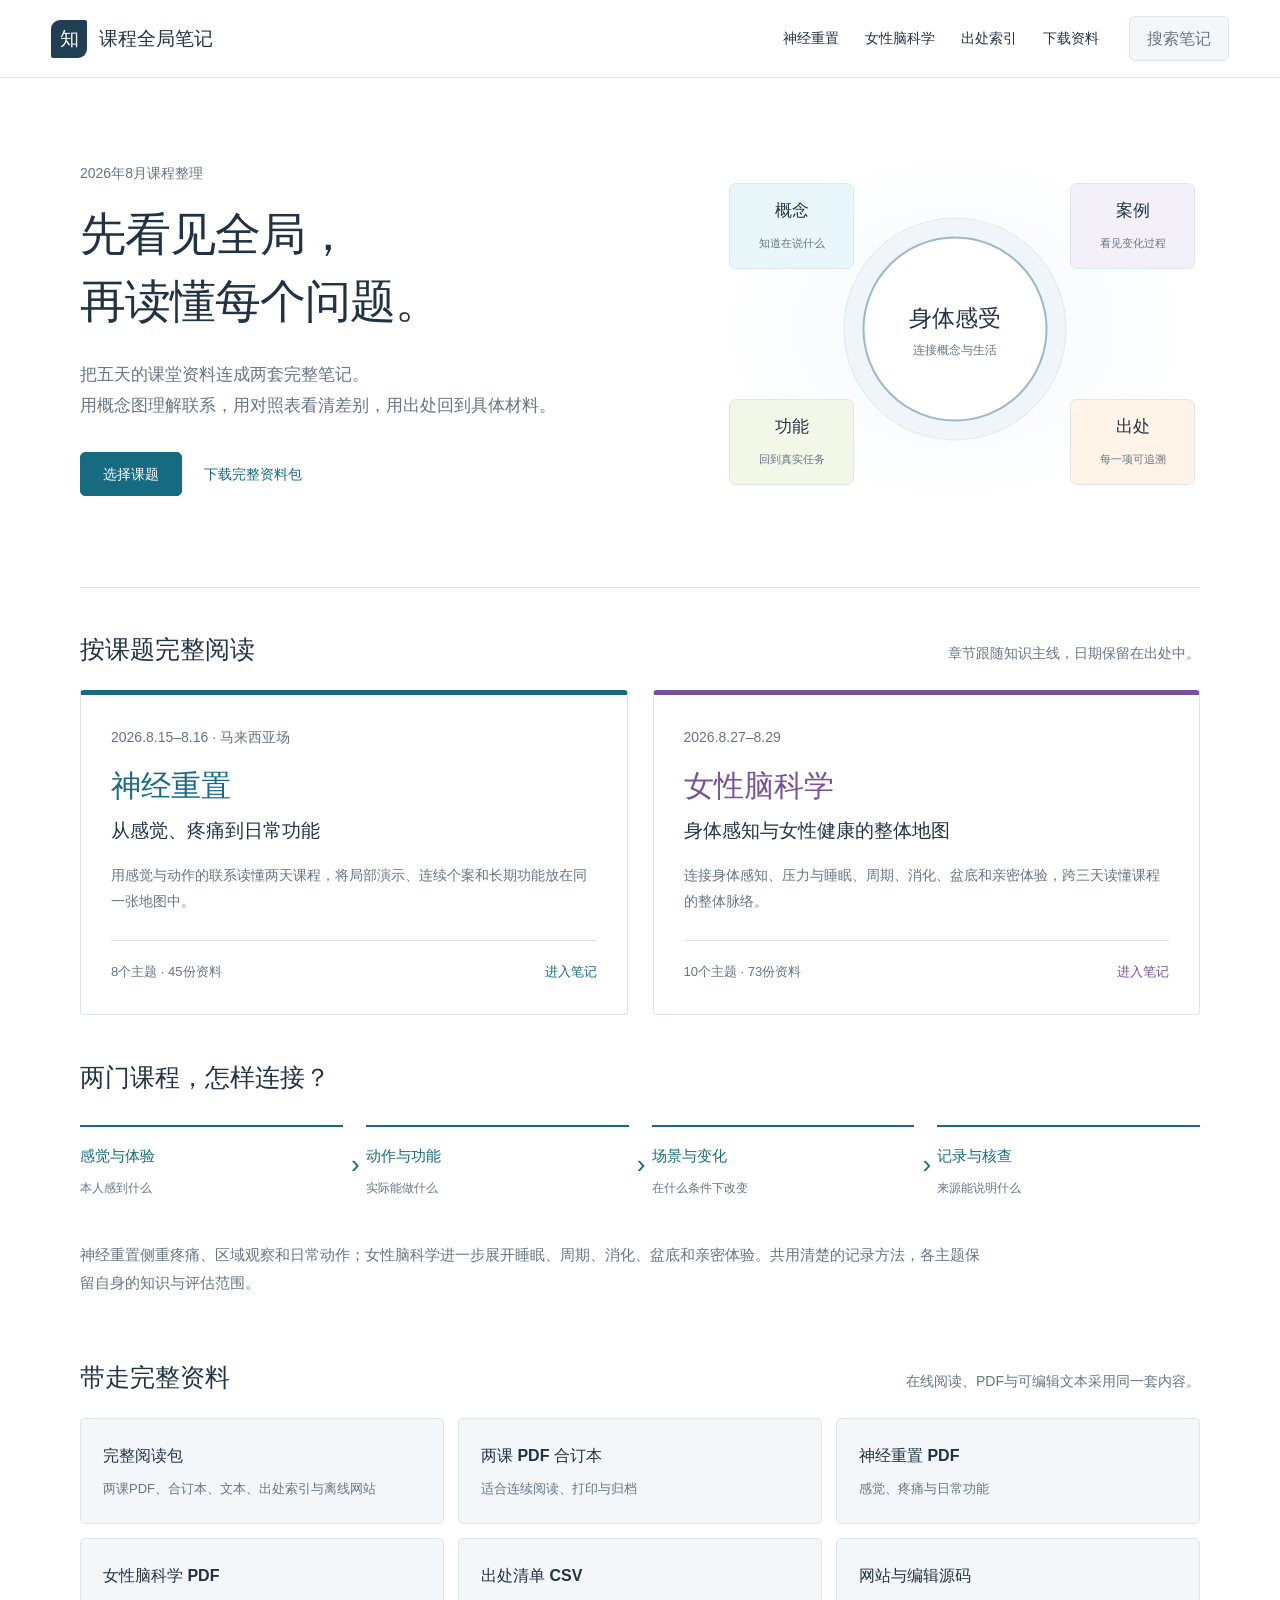
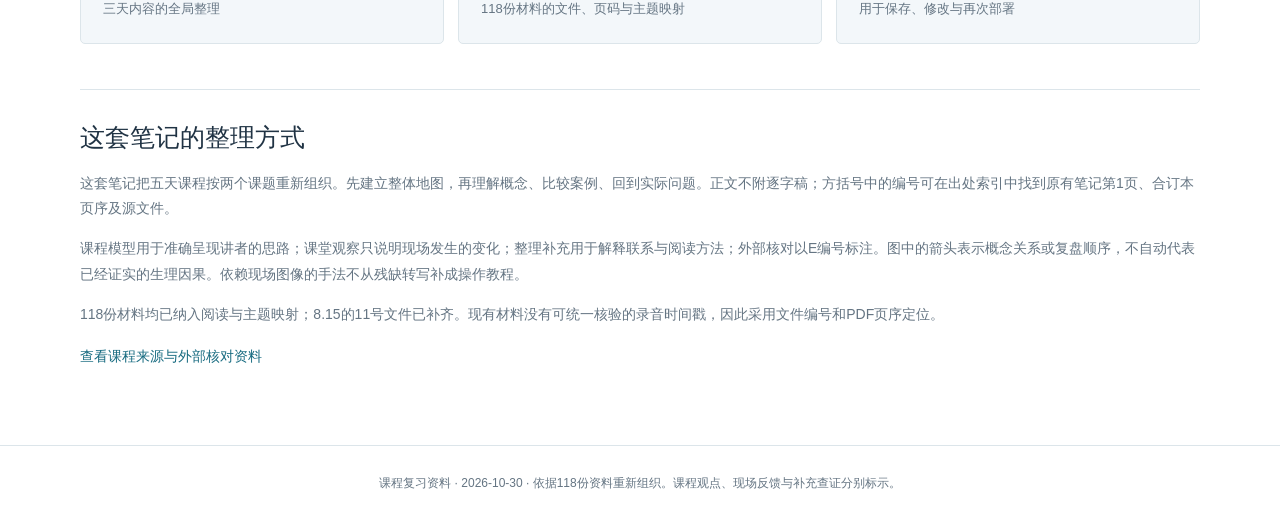
==== docs/index.html @ a4995494 "Add integrated visual course notes and static reading site" ====
<!doctype html><html lang="zh-CN"><head><meta charset="utf-8"><meta name="viewport" content="width=device-width,initial-scale=1"><title>两门课程总览 | 课程全局笔记</title><meta name="description" content="神经重置与女性脑科学课程的主题笔记、逻辑图、对照表和可追溯出处。"><link rel="stylesheet" href="assets/style.css"><script src="assets/data.js" defer></script><script src="assets/app.js" defer></script></head>
    <body><a class="skip" href="#main">跳到正文</a><header class="topbar"><a class="brand" href="index.html"><span class="brand-mark" aria-hidden="true">知</span>课程全局笔记</a><nav aria-label="全站导航"><a href="neural-reset.html">神经重置</a><a href="women-neuroscience.html">女性脑科学</a><a href="sources.html">出处索引</a><a href="index.html#downloads">下载资料</a></nav><button class="search-open" type="button">搜索笔记</button></header>
    <main id="main" class="home"><section class="hero"><div><p class="date">2026年8月课程整理</p><h1>先看见全局，<br>再读懂每个问题。</h1><p class="hero-description">把五天的课堂资料连成两套完整笔记。<br>用概念图理解联系，用对照表看清差别，用出处回到具体材料。</p><a class="button" href="#courses">选择课题</a><a class="text-link" href="#downloads">下载完整资料包</a></div><div class="knowledge-map" aria-label="两门课的共同阅读结构"><div class="map-core">身体感受<br><span>连接概念与生活</span></div><div class="map-node node-a">概念<br><small>知道在说什么</small></div><div class="map-node node-b">案例<br><small>看见变化过程</small></div><div class="map-node node-c">功能<br><small>回到真实任务</small></div><div class="map-node node-d">出处<br><small>每一项可追溯</small></div></div></section>
    <section id="courses"><div class="section-intro"><h2>按课题完整阅读</h2><p>章节跟随知识主线，日期保留在出处中。</p></div><div class="course-grid"><a class="course-tile" style="--tile-color:#176B80" href="neural-reset.html"><p class="date">2026.8.15–8.16 · 马来西亚场</p><h3>神经重置</h3><p class="tile-subtitle">从感觉、疼痛到日常功能</p><p>用感觉与动作的联系读懂两天课程，将局部演示、连续个案和长期功能放在同一张地图中。</p><div class="tile-meta">8个主题 · 45份资料 <strong>进入笔记</strong></div></a><a class="course-tile" style="--tile-color:#77519A" href="women-neuroscience.html"><p class="date">2026.8.27–8.29</p><h3>女性脑科学</h3><p class="tile-subtitle">身体感知与女性健康的整体地图</p><p>连接身体感知、压力与睡眠、周期、消化、盆底和亲密体验，跨三天读懂课程的整体脉络。</p><div class="tile-meta">10个主题 · 73份资料 <strong>进入笔记</strong></div></a></div></section>
    <section class="shared-map"><h2>两门课程，怎样连接？</h2><ol class="flow" aria-label="逻辑关系图"><li><strong>感觉与体验</strong><span>本人感到什么</span></li><li><strong>动作与功能</strong><span>实际能做什么</span></li><li><strong>场景与变化</strong><span>在什么条件下改变</span></li><li><strong>记录与核查</strong><span>来源能说明什么</span></li></ol><p>神经重置侧重疼痛、区域观察和日常动作；女性脑科学进一步展开睡眠、周期、消化、盆底和亲密体验。共用清楚的记录方法，各主题保留自身的知识与评估范围。</p></section>
    <section id="downloads"><div class="section-intro"><h2>带走完整资料</h2><p>在线阅读、PDF与可编辑文本采用同一套内容。</p></div><div class="download-grid"><a href="downloads/course-notes-complete.zip" download><strong>完整阅读包</strong><span>两课PDF、合订本、文本、出处索引与离线网站</span></a><a href="downloads/all-courses.pdf" download><strong>两课 PDF 合订本</strong><span>适合连续阅读、打印与归档</span></a><a href="downloads/neural-reset.pdf" download><strong>神经重置 PDF</strong><span>感觉、疼痛与日常功能</span></a><a href="downloads/women-neuroscience.pdf" download><strong>女性脑科学 PDF</strong><span>三天内容的全局整理</span></a><a href="downloads/source-index.csv" download><strong>出处清单 CSV</strong><span>118份材料的文件、页码与主题映射</span></a><a href="downloads/site-source.zip" download><strong>网站与编辑源码</strong><span>用于保存、修改与再次部署</span></a></div></section>
    <section class="editorial-note"><h2>这套笔记的整理方式</h2><p>这套笔记把五天课程按两个课题重新组织。先建立整体地图，再理解概念、比较案例、回到实际问题。正文不附逐字稿；方括号中的编号可在出处索引中找到原有笔记第1页、合订本页序及源文件。</p><p>课程模型用于准确呈现讲者的思路；课堂观察只说明现场发生的变化；整理补充用于解释联系与阅读方法；外部核对以E编号标注。图中的箭头表示概念关系或复盘顺序，不自动代表已经证实的生理因果。依赖现场图像的手法不从残缺转写补成操作教程。</p><p>118份材料均已纳入阅读与主题映射；8.15的11号文件已补齐。现有材料没有可统一核验的录音时间戳，因此采用文件编号和PDF页序定位。</p><a href="sources.html">查看课程来源与外部核对资料</a></section></main><footer class="footer">课程复习资料 · 2026-10-30 · 依据118份资料重新组织。课程观点、现场反馈与补充查证分别标示。</footer>
    <dialog id="source-dialog" aria-labelledby="source-title"><button class="dialog-close" aria-label="关闭出处">×</button><div id="source-content"></div></dialog>
    <dialog id="search-dialog" aria-labelledby="search-title"><button class="dialog-close" aria-label="关闭搜索">×</button><h2 id="search-title">搜索两门课程</h2><label for="search-input">输入主题、概念或出处编号</label><input id="search-input" type="search" autocomplete="off" placeholder="例如：睡眠、尿意、8.15-11"><p id="search-status" role="status"></p><div id="search-results"></div></dialog>
    <button class="back-top" type="button" aria-label="返回页首">返回页首</button></body></html>
---- docs/assets/style.css ----
:root{--ink:#203344;--muted:#657583;--accent:#176b80;--line:#dce5ea;--paper:#fff;--wash:#f3f7fa;--purple:#77519a;--cyan:#eaf7fa;--lavender:#f4f0fa;--lime:#f3f7e8;font-family:"Microsoft YaHei","PingFang SC","Noto Sans CJK SC",sans-serif;color:var(--ink);background:var(--paper);font-synthesis:none;scroll-behavior:smooth}
*{box-sizing:border-box}body{margin:0;font-size:16px;line-height:1.85}a{color:var(--accent);text-decoration:none}a:hover{text-decoration:underline}button,input{font:inherit}button{cursor:pointer}button:focus-visible,a:focus-visible,input:focus-visible,[tabindex]:focus-visible{outline:3px solid #da953c;outline-offset:4px}h1,h2,h3,p{margin:0}h1,h2,h3{line-height:1.4}p+p{margin-top:14px}.skip{position:fixed;top:-100px;left:20px;z-index:100;background:white;padding:12px}.skip:focus{top:10px}
.topbar{height:78px;display:flex;align-items:center;gap:30px;padding:0 4vw;background:#fff;border-bottom:1px solid var(--line);position:relative;z-index:5}.brand{display:flex;align-items:center;gap:12px;font-size:19px;font-weight:700;color:var(--ink);white-space:nowrap}.brand-mark{display:grid;place-items:center;background:#203f55;color:white;width:36px;height:38px;border-radius:9px 2px 9px 2px}.topbar nav{display:flex;gap:26px;margin-left:auto;font-size:14px}.topbar nav a{color:var(--ink)}.search-open{background:var(--wash);border:1px solid var(--line);border-radius:6px;padding:7px 17px;color:var(--muted);white-space:nowrap}.home{max-width:1200px;margin:auto;padding:0 40px}.hero{display:grid;grid-template-columns:1.1fr .9fr;gap:30px;align-items:center;min-height:510px;padding:58px 0 66px;border-bottom:1px solid var(--line)}.date{font-size:14px;color:var(--muted);margin-bottom:14px}.hero h1{font-size:clamp(34px,3.6vw,49px);line-height:1.45;letter-spacing:-1px;font-weight:700}.hero-description{margin:24px 0 30px;font-size:17px;color:var(--muted)}.button{display:inline-flex;align-items:center;justify-content:center;border:1px solid var(--accent);border-radius:5px;padding:10px 22px;background:var(--accent);color:white;font-size:14px;font-weight:700;line-height:1.6}.button:hover{text-decoration:none;filter:brightness(.94)}.button.secondary{background:white;color:var(--accent)}.text-link{margin-left:22px;font-size:14px}.knowledge-map{position:relative;min-height:365px;background:radial-gradient(ellipse at center,#f3f8fb 0,#fff 69%)}.map-core{position:absolute;left:50%;top:50%;transform:translate(-50%,-50%);width:185px;height:185px;border:2px solid #9bb9c8;border-radius:50%;display:flex;flex-direction:column;justify-content:center;text-align:center;font-size:23px;font-weight:700;background:white;box-shadow:0 0 0 18px #eff5f8,0 0 0 19px #dde9ef}.map-core span{font-size:12px;font-weight:400;color:var(--muted)}.map-node{position:absolute;width:125px;padding:11px 6px;background:#f0f5f8;border:1px solid #dbe7ec;text-align:center;border-radius:7px;font-size:17px;font-weight:700;z-index:1}.map-node small{font-size:11px;font-weight:400;color:var(--muted)}.node-a{left:4%;top:10%;background:var(--cyan)}.node-b{right:1%;top:10%;background:var(--lavender)}.node-c{left:4%;bottom:7%;background:var(--lime)}.node-d{right:1%;bottom:7%;background:#fff4e7}.section-intro{display:flex;align-items:baseline;justify-content:space-between;gap:20px;margin:44px 0 23px}.section-intro h2,.shared-map h2,.editorial-note h2{font-size:25px}.section-intro p{font-size:14px;color:var(--muted)}.course-grid{display:grid;grid-template-columns:1fr 1fr;gap:25px}.course-tile{padding:30px;color:var(--ink);border:1px solid var(--line);border-top:5px solid var(--tile-color);border-radius:4px;background:white}.course-tile:hover{text-decoration:none;background:#fafcfd;border-color:var(--tile-color)}.course-tile h3{font-size:30px;color:var(--tile-color);margin:8px 0 6px}.tile-subtitle{font-size:19px;margin-bottom:15px}.course-tile>p:last-of-type{font-size:14px;color:var(--muted)}.tile-meta{display:flex;justify-content:space-between;gap:8px;border-top:1px solid var(--line);padding-top:19px;margin-top:25px;font-size:13px;color:var(--muted)}.tile-meta strong{color:var(--tile-color)}.shared-map{padding:45px 0 20px}.shared-map>p{max-width:900px;color:var(--muted);font-size:15px}.download-grid{display:grid;grid-template-columns:repeat(3,1fr);gap:14px}.download-grid a{padding:22px;background:var(--wash);border:1px solid var(--line);border-radius:5px}.download-grid strong,.download-grid span{display:block}.download-grid strong{color:var(--ink);font-size:16px}.download-grid span{color:var(--muted);font-size:13px;margin-top:6px}.editorial-note{border-top:1px solid var(--line);margin:45px 0;padding:30px 0;font-size:14px;color:var(--muted)}.editorial-note h2{color:var(--ink);margin-bottom:16px}.editorial-note a{display:inline-block;margin-top:16px}
.reading-layout{max-width:1510px;margin:auto;display:grid;grid-template-columns:265px minmax(0,1fr);gap:50px;padding:0 46px}.sidebar{position:sticky;top:20px;align-self:start;max-height:calc(100vh - 40px);overflow:auto;padding:26px 15px 28px 0;font-size:13px}.back-home{font-size:12px;color:var(--muted)}.sidebar h2{font-size:24px;margin:20px 0 6px}.sidebar>p{color:var(--muted);font-size:12px}.sidebar nav{display:flex;flex-direction:column;margin:22px 0;border-top:1px solid var(--line)}.sidebar nav a{padding:11px 8px;border-bottom:1px solid #edf1f4;line-height:1.65;color:var(--muted);display:flex;gap:11px}.sidebar nav a span{color:var(--accent);font-size:11px;padding-top:2px}.sidebar nav a.active{background:var(--wash);color:var(--accent);font-weight:700;border-left:3px solid var(--accent)}.download-link{display:block;padding:10px 13px;border:1px solid var(--accent);border-radius:4px;text-align:center;font-weight:700}.reading{min-width:0;max-width:1000px}.course-header{padding:46px 0 32px}.course-header h1{font-size:44px;color:var(--accent);letter-spacing:-1px}.course-header .subtitle{font-size:24px;margin:10px 0 14px}.course-header>p:last-of-type{color:var(--muted);max-width:720px}.course-actions{display:flex;gap:12px;margin-top:24px}.reading-note{background:var(--wash);border-left:4px solid var(--accent);padding:16px 20px;font-size:13px;color:var(--muted);margin-bottom:35px}.reading-note summary{font-weight:700;color:var(--ink);cursor:pointer}.reading-note p{margin-top:12px}.chapter{padding:28px 0 45px;border-bottom:1px solid var(--line);scroll-margin-top:24px}.chapter-heading{display:flex;align-items:baseline;gap:14px;margin-bottom:20px}.chapter-no{font-size:15px;color:var(--accent);font-weight:700}.chapter-heading h2{font-size:26px;flex:1}.anchor{color:#a3b5c0;font-size:18px}.lead{font-size:16px;line-height:2;margin:0 0 24px;max-width:900px}.concepts{display:grid;grid-template-columns:repeat(3,minmax(0,1fr));gap:14px;margin-bottom:26px}.concept{background:var(--cyan);border-radius:7px;padding:19px;border-top:3px solid #66aebc}.concept:nth-child(2){background:var(--lavender);border-color:#aa92c2}.concept:nth-child(3){background:var(--lime);border-color:#9aaf60}.concept h3{font-size:16px;margin-bottom:12px}.concept p{font-size:14px;line-height:1.9}.table-scroll{overflow-x:auto;margin:20px 0;border:1px solid var(--line);border-radius:4px}table{border-collapse:collapse;width:100%;font-size:14px;line-height:1.9;text-align:left}th{background:#edf3f6;padding:12px 16px;font-weight:700;border-bottom:1px solid #cbd9e2;vertical-align:top}td{vertical-align:top;padding:14px 16px;border-bottom:1px solid var(--line);border-right:1px solid #e8eef2}tr:last-child td{border-bottom:0}td:last-child{border-right:0}td:first-child{font-weight:700;width:19%;background:#fafcfd}td:nth-child(2){width:38%}td:nth-child(3){width:43%}.ref{border:0;padding:1px 4px;margin:0 2px;border-radius:3px;background:#e8f0f5;color:#315970;font-size:10px;line-height:1.7;display:inline-block;white-space:nowrap;font-weight:500;vertical-align:baseline;text-decoration:none}.ref:hover{background:#d5e5ef;text-decoration:none}.ref.external{background:#eee9f5;color:#725293}.flow{list-style:none;padding:0;margin:30px 0;display:grid;grid-template-columns:repeat(4,minmax(0,1fr));gap:23px;counter-reset:step}.flow li{position:relative;border-top:2px solid var(--accent);padding:15px 8px 12px 0}.flow li:not(:last-child):after{content:'›';position:absolute;right:-17px;top:13px;font-size:26px;color:var(--accent)}.flow strong,.flow span{display:block}.flow strong{font-size:15px;color:var(--accent)}.flow span{font-size:12px;margin-top:7px;color:var(--muted)}.explanation{padding:3px 0 10px}.explanation h3,.review h3{font-size:16px;margin-bottom:10px}.explanation p{font-size:14px;line-height:2}.review{background:#f7f9fb;border-left:3px solid #a8bbc8;padding:17px 20px;margin-top:15px}.review p{font-size:14px}.chapter-sources{margin-top:21px;font-size:12px;color:var(--muted)}.chapter-sources summary{cursor:pointer}.chapter-sources>div{padding-top:10px}.end-nav{display:flex;justify-content:space-between;padding:32px 0;font-size:14px}.footer{border-top:1px solid var(--line);padding:26px 30px;text-align:center;color:var(--muted);font-size:12px;margin-top:30px}.sources-page{max-width:1200px;margin:auto;padding:0 35px 40px}.source-note{background:var(--wash);padding:25px;margin-bottom:26px;font-size:14px}.source-note label{display:block;margin:24px 0 8px}input[type=search]{width:100%;border:1px solid #aabeca;border-radius:5px;padding:11px 15px;color:var(--ink);background:white}#source-count{font-size:12px;color:var(--muted)}.sources-page td:first-child{width:12%}.sources-page td:nth-child(2){width:24%}.sources-page td:nth-child(3){width:28%}.sources-page td:nth-child(4){width:36%}.sources-page td small{font-size:12px;font-weight:400;color:var(--muted)}.chapter-tag{font-size:11px;display:inline-block;padding:1px 5px;background:#f2f6f8;margin:2px;border-radius:2px}.external-source{padding:17px 0;border-bottom:1px solid var(--line)}.external-source h3{font-size:16px}.external-source h3 span{font-size:12px;color:var(--muted);margin-right:10px}.external-source p{font-size:13px;color:var(--muted);margin-top:7px}#external-sources{padding-top:35px}#external-sources>p{font-size:14px;margin:15px 0}
dialog{max-width:690px;width:calc(100% - 40px);max-height:85vh;border:1px solid var(--line);border-radius:12px;padding:32px;color:var(--ink);box-shadow:0 20px 75px #193c5325}dialog::backdrop{background:#15304488}.dialog-close{float:right;border:0;background:#f0f4f7;width:32px;height:32px;border-radius:50%;font-size:24px;line-height:1;color:var(--muted)}dialog h2{font-size:22px;margin:12px 36px 18px 0}dialog p{font-size:14px}dialog dl{font-size:14px;display:grid;grid-template-columns:100px minmax(0,1fr);gap:12px;margin:22px 0}dialog dt{color:var(--muted)}dialog dd{margin:0;overflow-wrap:anywhere}dialog .source-code{font-size:12px;color:var(--accent)}dialog label{display:block;font-size:13px;margin:16px 0 8px}#search-status{font-size:12px;color:var(--muted);margin:14px 0}.search-result{display:block;border-bottom:1px solid var(--line);padding:15px 0}.search-result strong{display:block;font-size:16px}.search-result small{font-size:12px;color:var(--muted)}.search-result p{font-size:13px;color:var(--ink);margin-top:8px;line-height:1.75}.back-top{position:fixed;bottom:22px;right:24px;z-index:4;background:white;border:1px solid #bbcedb;border-radius:5px;color:var(--muted);font-size:12px;padding:8px 12px;display:none}.back-top.show{display:block}[hidden]{display:none!important}
@media(max-width:1100px){.reading-layout{grid-template-columns:220px minmax(0,1fr);gap:28px;padding:0 25px}.topbar{gap:15px;padding:0 25px}.topbar nav{gap:16px}.concepts{gap:9px}.concept{padding:14px}.chapter-heading h2{font-size:23px}.hero h1{font-size:38px}.home{padding:0 28px}.knowledge-map{transform:scale(.9)}}
@media(max-width:800px){.topbar{height:auto;min-height:70px;flex-wrap:wrap;padding:14px 20px;gap:12px}.topbar nav{order:3;width:100%;justify-content:space-between;font-size:12px;gap:8px}.search-open{margin-left:auto;font-size:12px}.brand{font-size:17px}.hero{grid-template-columns:1fr;gap:10px;padding:36px 0}.hero h1{font-size:36px}.hero-description{font-size:15px}.knowledge-map{min-height:300px;max-width:440px;width:100%;margin:auto;transform:none}.map-core{width:145px;height:145px;font-size:19px}.map-node{width:110px;font-size:15px}.map-node small{font-size:10px}.section-intro{display:block}.section-intro p{margin-top:10px}.course-grid{grid-template-columns:1fr}.course-tile{padding:24px}.download-grid{grid-template-columns:1fr 1fr}.reading-layout{display:block;padding:0 20px}.sidebar{position:static;max-height:none;padding:22px 0 8px;border-bottom:1px solid var(--line)}.sidebar h2{display:none}.sidebar>p{margin:8px 0}.sidebar nav{display:grid;grid-template-columns:1fr 1fr;margin:12px 0;gap:0 10px}.sidebar nav a{font-size:12px;padding:7px 4px}.sidebar .download-link{display:none}.course-header{padding:30px 0 25px}.course-header h1{font-size:36px}.course-header .subtitle{font-size:21px}.chapter{padding:25px 0 32px}.chapter-heading{gap:10px}.chapter-heading h2{font-size:23px}.concepts{grid-template-columns:1fr}.concept{padding:17px 18px}.concept h3{margin-bottom:6px}.lead{font-size:15px}.table-scroll table{min-width:610px}.flow{gap:20px;grid-template-columns:1fr 1fr}.flow li:nth-child(2):after{display:none}.flow li{padding-top:10px}.flow strong{font-size:14px}.sources-page{padding:0 18px}.sources-page table{min-width:800px}.text-link{display:inline-block;margin-left:15px;font-size:13px}.home{padding:0 20px}.editorial-note h2{font-size:22px}.back-top{bottom:14px;right:12px;font-size:11px}dialog{padding:22px}dialog dl{grid-template-columns:75px 1fr;font-size:13px}.footer{text-align:left;padding:20px}}
@media(max-width:420px){.download-grid{grid-template-columns:1fr}.hero h1{font-size:32px}.hero .text-link{display:block;margin:16px 0 0}.map-node{width:102px}.node-a,.node-c{left:0}.node-b,.node-d{right:0}.chapter-heading h2{font-size:21px}.sidebar nav{grid-template-columns:1fr}.tile-meta{font-size:12px}}
@media(prefers-reduced-motion:reduce){:root{scroll-behavior:auto}*{transition:none!important;animation:none!important}}
@media print{.topbar,.sidebar,.search-open,.course-actions,.back-top,.footer,.skip,.anchor,.chapter-sources{display:none!important}.reading-layout{display:block;padding:0}.reading{max-width:none}.course-header{padding:10px 0 20px}.chapter{break-before:page;border:0;padding:0}.chapter h2{font-size:22px}.lead{font-size:12px}.concepts{display:grid;grid-template-columns:repeat(3,1fr)}.concept{break-inside:avoid}.concept p,table,.explanation p,.review p{font-size:10px}.table-scroll{overflow:visible}table{min-width:0!important}.flow{grid-template-columns:repeat(4,1fr)}tr{break-inside:avoid}.reading-note{font-size:10px}body{-webkit-print-color-adjust:exact;print-color-adjust:exact}.ref{font-size:8px;color:#315970}.home{padding:0}.hero{min-height:0}.knowledge-map{display:none}}
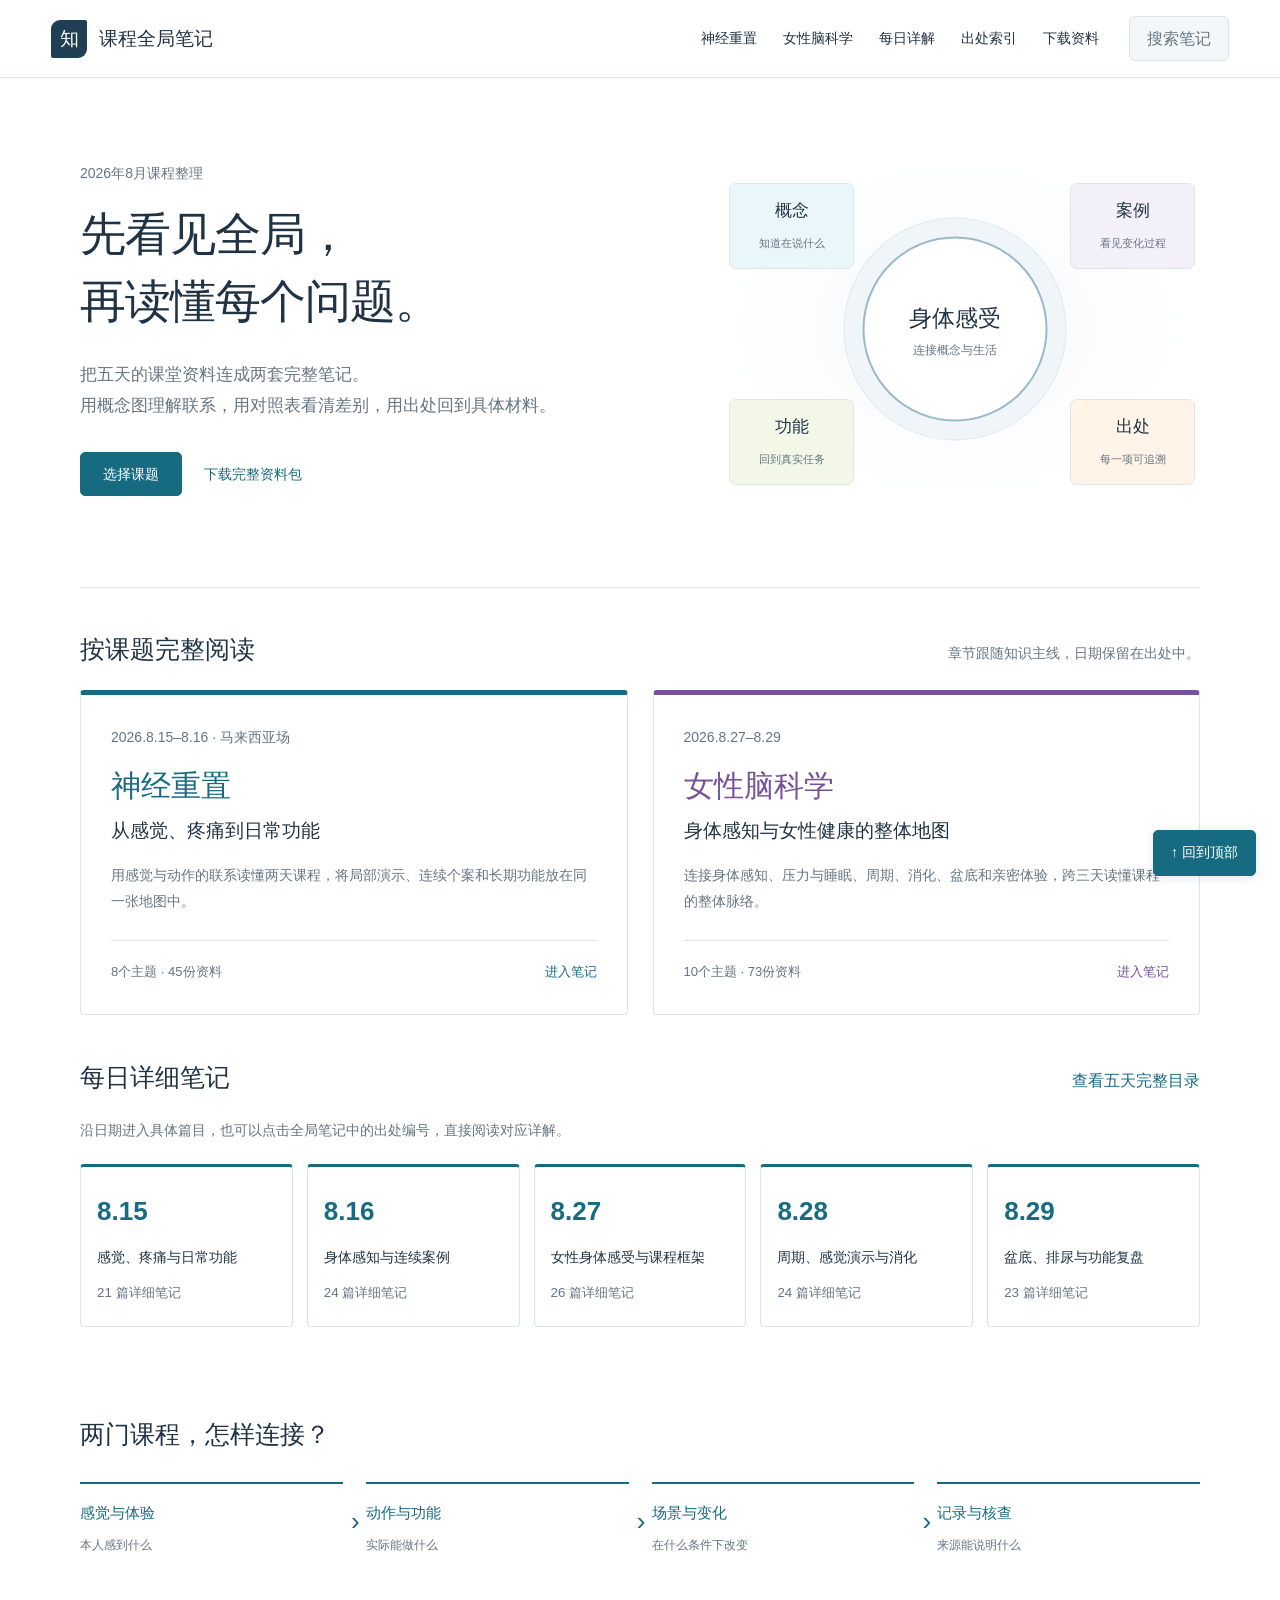
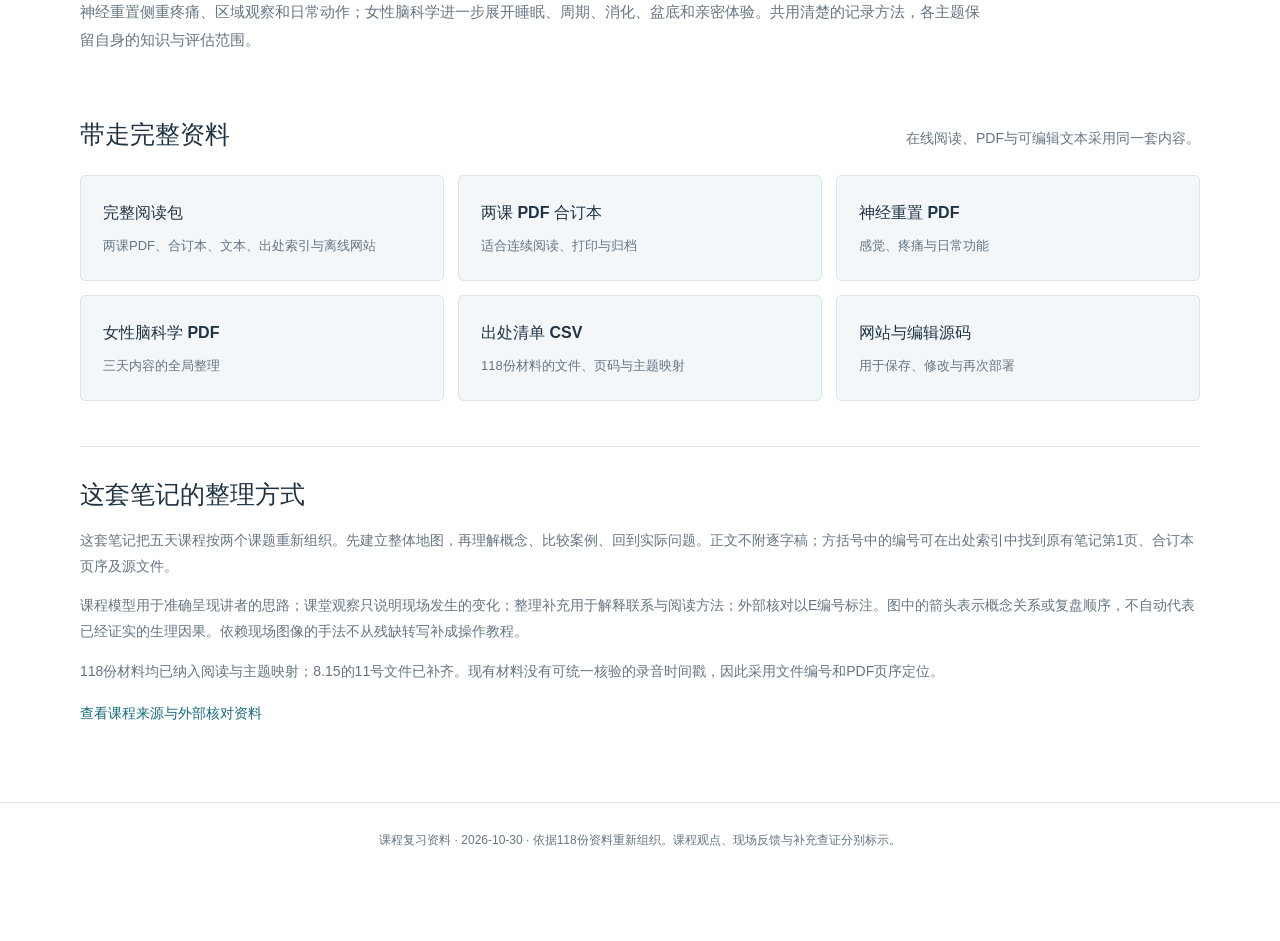
==== commit c22e5eaa: "Add daily detailed notes, source drill-down and instant back-to-top" ====
--- a/docs/index.html
+++ b/docs/index.html
@@ -1,10 +1,10 @@
-<!doctype html><html lang="zh-CN"><head><meta charset="utf-8"><meta name="viewport" content="width=device-width,initial-scale=1"><title>两门课程总览 | 课程全局笔记</title><meta name="description" content="神经重置与女性脑科学课程的主题笔记、逻辑图、对照表和可追溯出处。"><link rel="stylesheet" href="assets/style.css"><script src="assets/data.js" defer></script><script src="assets/app.js" defer></script></head>
-    <body><a class="skip" href="#main">跳到正文</a><header class="topbar"><a class="brand" href="index.html"><span class="brand-mark" aria-hidden="true">知</span>课程全局笔记</a><nav aria-label="全站导航"><a href="neural-reset.html">神经重置</a><a href="women-neuroscience.html">女性脑科学</a><a href="sources.html">出处索引</a><a href="index.html#downloads">下载资料</a></nav><button class="search-open" type="button">搜索笔记</button></header>
+<!doctype html><html lang="zh-CN"><head><meta charset="utf-8"><meta name="viewport" content="width=device-width,initial-scale=1"><title>两门课程总览 | 课程全局笔记</title><meta name="description" content="神经重置与女性脑科学课程的主题笔记、逻辑图、对照表和可追溯出处。"><link rel="stylesheet" href="assets/style.css?v=20261030-daily"><link rel="stylesheet" href="assets/daily.css?v=20261030-daily"><script src="assets/data.js?v=20261030-daily" defer></script><script src="assets/app.js?v=20261030-daily" defer></script></head>
+    <body><a class="skip" href="#main">跳到正文</a><header class="topbar"><a class="brand" href="index.html"><span class="brand-mark" aria-hidden="true">知</span>课程全局笔记</a><nav aria-label="全站导航"><a href="neural-reset.html">神经重置</a><a href="women-neuroscience.html">女性脑科学</a><a href="daily.html">每日详解</a><a href="sources.html">出处索引</a><a href="index.html#downloads">下载资料</a></nav><button class="search-open" type="button">搜索笔记</button></header>
     <main id="main" class="home"><section class="hero"><div><p class="date">2026年8月课程整理</p><h1>先看见全局，<br>再读懂每个问题。</h1><p class="hero-description">把五天的课堂资料连成两套完整笔记。<br>用概念图理解联系，用对照表看清差别，用出处回到具体材料。</p><a class="button" href="#courses">选择课题</a><a class="text-link" href="#downloads">下载完整资料包</a></div><div class="knowledge-map" aria-label="两门课的共同阅读结构"><div class="map-core">身体感受<br><span>连接概念与生活</span></div><div class="map-node node-a">概念<br><small>知道在说什么</small></div><div class="map-node node-b">案例<br><small>看见变化过程</small></div><div class="map-node node-c">功能<br><small>回到真实任务</small></div><div class="map-node node-d">出处<br><small>每一项可追溯</small></div></div></section>
     <section id="courses"><div class="section-intro"><h2>按课题完整阅读</h2><p>章节跟随知识主线，日期保留在出处中。</p></div><div class="course-grid"><a class="course-tile" style="--tile-color:#176B80" href="neural-reset.html"><p class="date">2026.8.15–8.16 · 马来西亚场</p><h3>神经重置</h3><p class="tile-subtitle">从感觉、疼痛到日常功能</p><p>用感觉与动作的联系读懂两天课程，将局部演示、连续个案和长期功能放在同一张地图中。</p><div class="tile-meta">8个主题 · 45份资料 <strong>进入笔记</strong></div></a><a class="course-tile" style="--tile-color:#77519A" href="women-neuroscience.html"><p class="date">2026.8.27–8.29</p><h3>女性脑科学</h3><p class="tile-subtitle">身体感知与女性健康的整体地图</p><p>连接身体感知、压力与睡眠、周期、消化、盆底和亲密体验，跨三天读懂课程的整体脉络。</p><div class="tile-meta">10个主题 · 73份资料 <strong>进入笔记</strong></div></a></div></section>
-    <section class="shared-map"><h2>两门课程，怎样连接？</h2><ol class="flow" aria-label="逻辑关系图"><li><strong>感觉与体验</strong><span>本人感到什么</span></li><li><strong>动作与功能</strong><span>实际能做什么</span></li><li><strong>场景与变化</strong><span>在什么条件下改变</span></li><li><strong>记录与核查</strong><span>来源能说明什么</span></li></ol><p>神经重置侧重疼痛、区域观察和日常动作；女性脑科学进一步展开睡眠、周期、消化、盆底和亲密体验。共用清楚的记录方法，各主题保留自身的知识与评估范围。</p></section>
+    <section class="daily-entry" id="daily-notes"><div class="section-intro"><h2>每日详细笔记</h2><a href="daily.html">查看五天完整目录</a></div><p>沿日期进入具体篇目，也可以点击全局笔记中的出处编号，直接阅读对应详解。</p><div class="daily-grid"><a class="daily-tile" href="daily-8-15.html"><strong>8.15</strong><span>感觉、疼痛与日常功能</span><small>21 篇详细笔记</small></a><a class="daily-tile" href="daily-8-16.html"><strong>8.16</strong><span>身体感知与连续案例</span><small>24 篇详细笔记</small></a><a class="daily-tile" href="daily-8-27.html"><strong>8.27</strong><span>女性身体感受与课程框架</span><small>26 篇详细笔记</small></a><a class="daily-tile" href="daily-8-28.html"><strong>8.28</strong><span>周期、感觉演示与消化</span><small>24 篇详细笔记</small></a><a class="daily-tile" href="daily-8-29.html"><strong>8.29</strong><span>盆底、排尿与功能复盘</span><small>23 篇详细笔记</small></a></div></section><section class="shared-map"><h2>两门课程，怎样连接？</h2><ol class="flow" aria-label="逻辑关系图"><li><strong>感觉与体验</strong><span>本人感到什么</span></li><li><strong>动作与功能</strong><span>实际能做什么</span></li><li><strong>场景与变化</strong><span>在什么条件下改变</span></li><li><strong>记录与核查</strong><span>来源能说明什么</span></li></ol><p>神经重置侧重疼痛、区域观察和日常动作；女性脑科学进一步展开睡眠、周期、消化、盆底和亲密体验。共用清楚的记录方法，各主题保留自身的知识与评估范围。</p></section>
     <section id="downloads"><div class="section-intro"><h2>带走完整资料</h2><p>在线阅读、PDF与可编辑文本采用同一套内容。</p></div><div class="download-grid"><a href="downloads/course-notes-complete.zip" download><strong>完整阅读包</strong><span>两课PDF、合订本、文本、出处索引与离线网站</span></a><a href="downloads/all-courses.pdf" download><strong>两课 PDF 合订本</strong><span>适合连续阅读、打印与归档</span></a><a href="downloads/neural-reset.pdf" download><strong>神经重置 PDF</strong><span>感觉、疼痛与日常功能</span></a><a href="downloads/women-neuroscience.pdf" download><strong>女性脑科学 PDF</strong><span>三天内容的全局整理</span></a><a href="downloads/source-index.csv" download><strong>出处清单 CSV</strong><span>118份材料的文件、页码与主题映射</span></a><a href="downloads/site-source.zip" download><strong>网站与编辑源码</strong><span>用于保存、修改与再次部署</span></a></div></section>
     <section class="editorial-note"><h2>这套笔记的整理方式</h2><p>这套笔记把五天课程按两个课题重新组织。先建立整体地图，再理解概念、比较案例、回到实际问题。正文不附逐字稿；方括号中的编号可在出处索引中找到原有笔记第1页、合订本页序及源文件。</p><p>课程模型用于准确呈现讲者的思路；课堂观察只说明现场发生的变化；整理补充用于解释联系与阅读方法；外部核对以E编号标注。图中的箭头表示概念关系或复盘顺序，不自动代表已经证实的生理因果。依赖现场图像的手法不从残缺转写补成操作教程。</p><p>118份材料均已纳入阅读与主题映射；8.15的11号文件已补齐。现有材料没有可统一核验的录音时间戳，因此采用文件编号和PDF页序定位。</p><a href="sources.html">查看课程来源与外部核对资料</a></section></main><footer class="footer">课程复习资料 · 2026-10-30 · 依据118份资料重新组织。课程观点、现场反馈与补充查证分别标示。</footer>
     <dialog id="source-dialog" aria-labelledby="source-title"><button class="dialog-close" aria-label="关闭出处">×</button><div id="source-content"></div></dialog>
     <dialog id="search-dialog" aria-labelledby="search-title"><button class="dialog-close" aria-label="关闭搜索">×</button><h2 id="search-title">搜索两门课程</h2><label for="search-input">输入主题、概念或出处编号</label><input id="search-input" type="search" autocomplete="off" placeholder="例如：睡眠、尿意、8.15-11"><p id="search-status" role="status"></p><div id="search-results"></div></dialog>
-    <button class="back-top" type="button" aria-label="返回页首">返回页首</button></body></html>+    <button class="back-top" type="button" aria-label="回到顶部"><span aria-hidden="true">↑ </span>回到顶部</button></body></html>
--- a/docs/assets/daily.css
+++ b/docs/assets/daily.css
@@ -0,0 +1,8 @@
+.daily-entry{margin:45px 0}.daily-entry>p{color:var(--muted);font-size:14px;margin:12px 0 20px}.daily-grid{display:grid;grid-template-columns:repeat(5,minmax(0,1fr));gap:14px}.daily-tile{display:flex;flex-direction:column;gap:10px;padding:20px 16px;border:1px solid var(--line);border-top:3px solid var(--accent);border-radius:4px;color:var(--ink)}.daily-tile:hover{background:var(--wash);text-decoration:none}.daily-tile strong{font-size:26px;color:var(--accent)}.daily-tile span{font-size:14px}.daily-tile small{color:var(--muted);margin-top:auto}.day-switch{display:flex;flex-wrap:wrap;gap:10px;margin:24px 0}.day-switch a{border:1px solid var(--line);padding:7px 14px;border-radius:4px}.day-switch a[aria-current]{background:var(--accent);border-color:var(--accent);color:white}.daily-index-day{padding:30px 0;border-top:1px solid var(--line)}.daily-index-day>p{color:var(--muted);margin:12px 0 22px}.daily-outline{list-style:none;padding:0;display:grid;grid-template-columns:1fr 1fr;gap:0 26px}.daily-outline a{display:flex;gap:14px;align-items:baseline;padding:12px 0;border-bottom:1px solid var(--line);color:var(--ink)}.daily-outline span{font-size:12px;color:var(--accent);min-width:24px}.note-subtitle{color:var(--muted);font-size:17px;margin-top:14px}.note-actions{display:flex;align-items:center;flex-wrap:wrap;gap:15px;font-size:13px;margin:15px 0 20px}.note-summary{padding:18px 22px;background:var(--wash);border-radius:5px;margin-bottom:22px}.note-summary h3{font-size:17px}.daily-note ul{padding-left:1.15em;margin:9px 0 0}.daily-note li+li{margin-top:8px}.daily-note .concept li{font-size:14px;line-height:1.85}.note-table-title{font-size:18px;margin:25px 0 12px}.detail-bottom{display:grid;grid-template-columns:1fr 1fr;gap:18px;margin:22px 0}.detail-bottom .review{margin:0}.note-references{font-size:12px;color:var(--muted);overflow-wrap:anywhere}.related-global{margin-top:28px;padding-top:18px;border-top:1px dashed var(--line)}.related-global h3{font-size:15px;margin-bottom:10px}.note-pagination{display:flex;justify-content:space-between;font-size:13px;margin-top:24px}.daily-inline-toc{padding:16px 20px;background:var(--wash);margin:22px 0}.daily-inline-toc summary{cursor:pointer}.daily-inline-toc nav{display:grid;grid-template-columns:1fr 1fr;gap:8px 20px;margin-top:14px}.daily-inline-toc a{font-size:13px}.daily-inline-toc span{display:inline-block;min-width:28px}.return-context{display:block;padding:12px 16px;border-left:3px solid var(--accent);background:var(--wash);font-size:14px}.source-action{display:inline-block;padding:9px 15px;background:var(--accent);color:white;border-radius:4px;margin:18px 0 2px}.source-original{font-size:11px;color:var(--muted);line-height:1.7;display:block;overflow-wrap:anywhere;margin-top:7px}.source-detail-links{display:flex;gap:12px;flex-wrap:wrap;font-size:13px}.source-dialog-note{font-size:12px;color:var(--muted)}
+.back-top,.back-top.show{display:block;z-index:40;bottom:max(24px,env(safe-area-inset-bottom));right:24px;background:var(--accent);color:white;border:1px solid var(--accent);box-shadow:0 2px 10px #20334420;padding:12px 17px;font-size:14px;font-weight:600;line-height:1.4}.back-top:hover{filter:brightness(.94)}.footer{padding-bottom:90px}
+@media(max-width:1100px){.daily-grid{grid-template-columns:repeat(3,minmax(0,1fr))}.topbar nav{gap:14px}}
+@media(max-width:800px){.daily-grid{grid-template-columns:1fr 1fr}.daily-outline{grid-template-columns:1fr}.detail-bottom{grid-template-columns:1fr}.daily-inline-toc nav{grid-template-columns:1fr}.daily-index-day h2{font-size:23px}.daily-index-day .section-intro>a{display:inline-block;margin-top:12px}.note-summary{padding:16px}.note-subtitle{font-size:15px}.back-top,.back-top.show{right:16px;bottom:max(18px,env(safe-area-inset-bottom));padding:12px 15px;font-size:13px}.day-switch{gap:7px}.day-switch a{font-size:13px;padding:6px 11px}.topbar nav{gap:7px;flex-wrap:wrap}.source-action{font-size:14px}}
+.note-return{margin:0 0 20px}
+@media(max-width:800px){.daily-reading .sidebar nav{display:none}}
+@media(max-width:420px){.daily-grid{gap:10px}.daily-tile{padding:15px 12px}.daily-tile span{font-size:13px}}
+@media print{.back-top,.back-top.show,.note-actions,.related-global,.note-pagination,.daily-inline-toc,.return-context,.day-switch{display:none!important}.daily-note{break-before:page}.daily-note li{font-size:10px}.detail-bottom{display:grid;grid-template-columns:1fr 1fr}}
